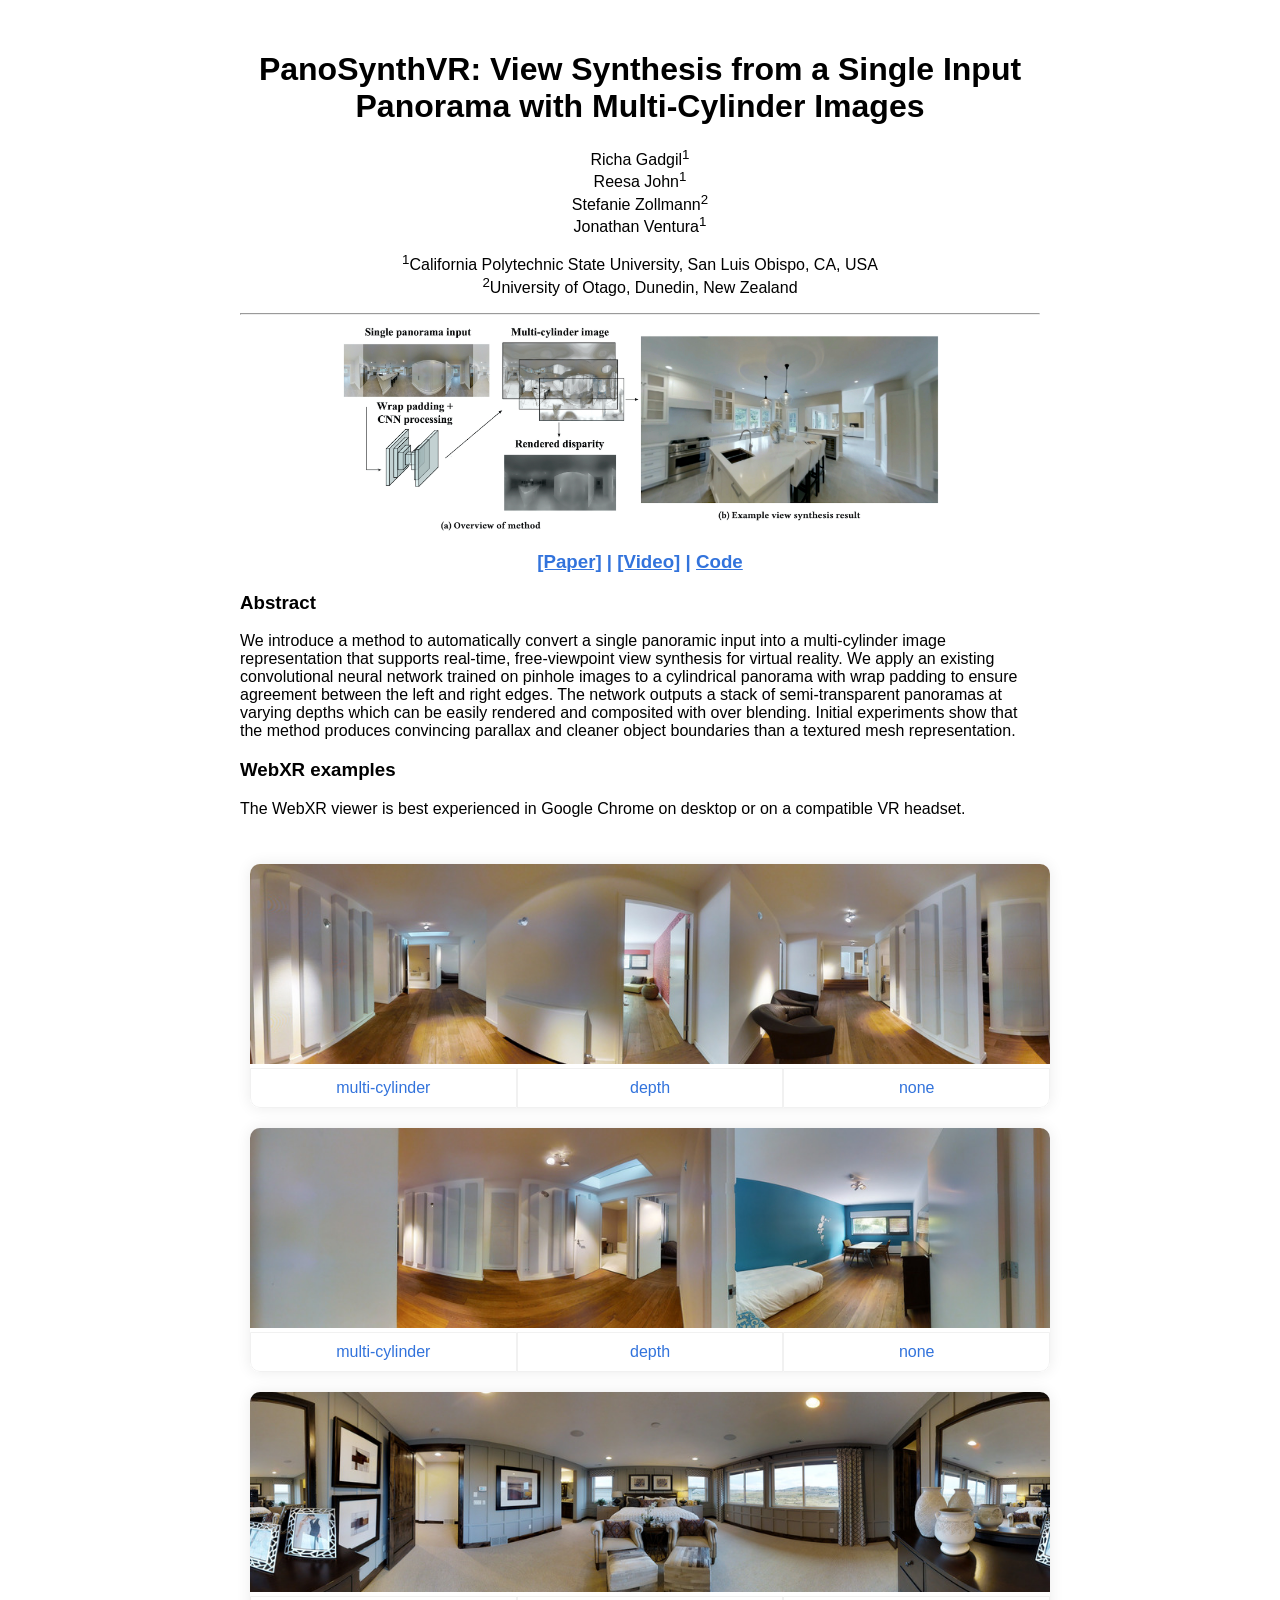
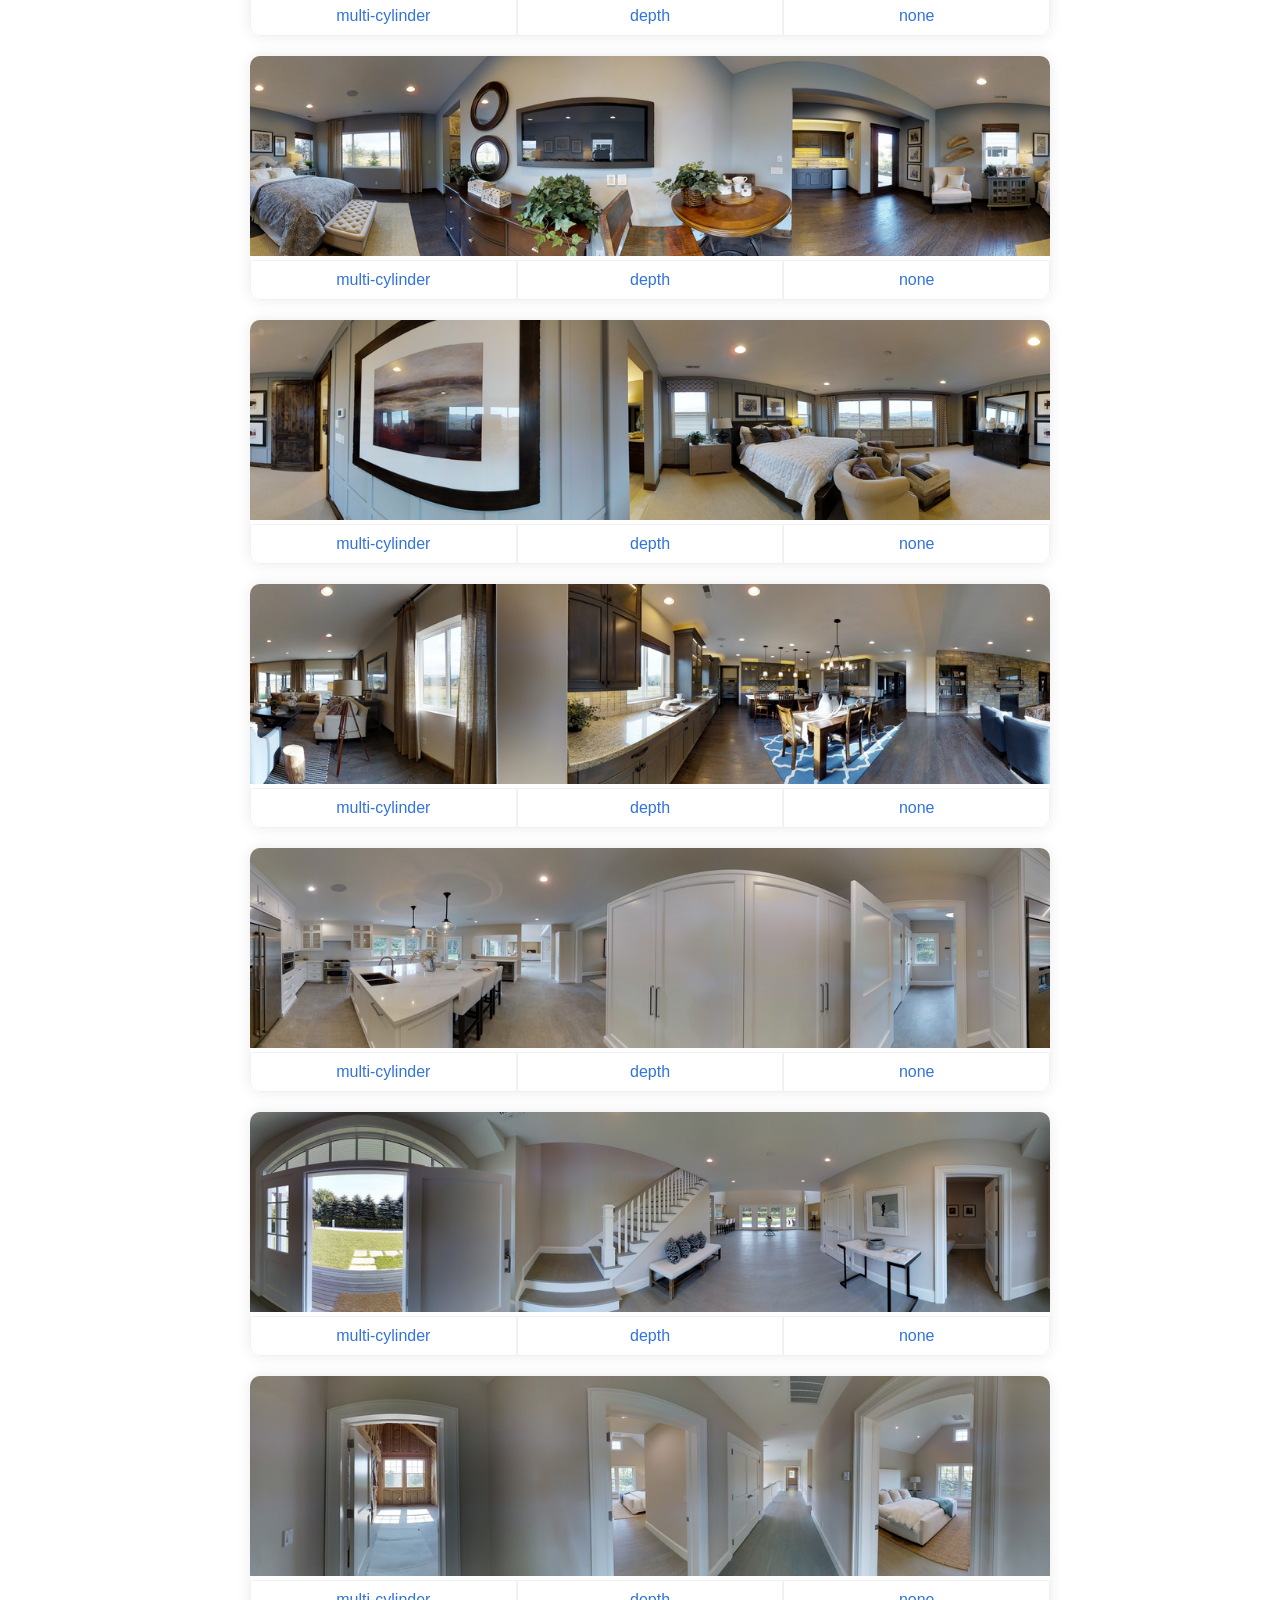
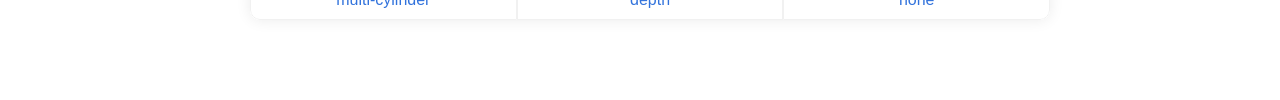
==== docs/index.html @ f228b636 "updating index.html" ====
<!DOCTYPE html>
<html>
<head>
<title>PanoSynthVR: View Synthesis from a Single Input Panorama with Multi-Cylinder Images</title>
<style>
body {
  font-family: -apple-system, 'Segoe UI', Roboto, Oxygen, Ubuntu, Cantarell, 'Open Sans', 'Helvetica Neue', sans-serif;

margin: 0 auto;
padding: 30px 20px 50px;
max-width: 800px;
}
h1 { 
text-align: center;
}
.authors {
text-align: center;
}

.links {
text-align: center;
color: #3273dc;
}
a:link {
color: #3273dc;
}

.thumbnails {
    padding: 10px;
    width: 100%;
    margin: auto;
}

.thumbnail {
    position: relative;
    width: 100%;
    box-shadow: 0 0 15px rgba(0, 0, 0, 0.082);
    margin: 20px 0;
    border-radius: 10px;
    overflow: hidden;
}

.thumbnail img {
    display: inline-block;
    width: 100%;
    height: 200px;
    object-fit: cover;
}

.button-wrapper {
    display: flex;
    background:white;

}

.button-wrapper button {
    padding: 10px 15px;
    font-size: 16px;
    font-family: inherit;
    margin:0;
    background-color: white;
    color: #3273dc;
    border: 1px solid rgb(241, 241, 241);
    width: 100%;
    cursor: pointer;

}
.button-wrapper button:nth-child(1) {
    border-bottom-left-radius: 10px;
}

.button-wrapper button:nth-child(3) {
    border-bottom-right-radius: 10px;
}



</style>
</head>
<body>
<h1>PanoSynthVR: View Synthesis from a Single Input Panorama with Multi-Cylinder Images</h1>
<p class=authors>Richa Gadgil<sup>1</sup><br>
Reesa John<sup>1</sup><br>
Stefanie Zollmann<sup>2</sup><br>
Jonathan Ventura<sup>1</sup></p>
<p class=authors>
<sup>1</sup>California Polytechnic State University, San Luis Obispo, CA, USA<br>
<sup>2</sup>University of Otago, Dunedin, New Zealand</p>
<hr>
<div style="">
    <img src="assets/representative_image_small.jpeg" style="max-width: 75%; height: auto; display: block;  margin-left: auto; margin-right: auto;">
</div>
<h3 class="links">
<a href="assets/abstract.pdf">[Paper]</a>  |
<a href="https://youtu.be/AMSUpCLFoTk">[Video]</a>  |
<a href="https://github.com/jonathanventura/PanoSynthVR">Code</a>
</h3>
<h3>Abstract</h3>
<p>We introduce a method to automatically convert a single panoramic input into a multi-cylinder image representation that supports real-time, free-viewpoint view synthesis for virtual reality.  We apply an existing convolutional neural network trained on pinhole images to a cylindrical panorama with wrap padding to ensure agreement between the left and right edges.    The network outputs a stack of semi-transparent panoramas at varying depths which can be easily rendered and composited with over blending.  Initial experiments show that the method produces convincing parallax and cleaner object boundaries than a textured mesh representation.</p>
<h3>WebXR examples</h3>
<p>The WebXR viewer is best experienced in Google Chrome on desktop or on a compatible VR headset.</p>
    <div class="thumbnails">
    </div>
    


<script>
    let selectedImage = -1;
    const thumbnails = document.querySelector(".thumbnails");
    const form = document.querySelector("form")
    for(let i = 0; i < 9; i++) {
        let img = new Image();
        let buttonWrapper = document.createElement("div")
        let dict = {'multi-cylinder':'mpi','depth':'depth','none':'plain'}
        buttonWrapper.className = "button-wrapper"
        const buttons = ["multi-cylinder", "depth", "none"].map(mode => {
            const btn = document.createElement("button")
            btn.innerText = mode;
            btn.addEventListener("click", () => {
                const destination = new URL("renderer.html", window.location)
                destination.searchParams.append("mode", dict[mode]);
                destination.searchParams.append("scene", i);
                console.log(destination.toString());
                window.open(destination.toString());
            })
            return btn;
        })
        img.src = "./assets/matterport2k/" + i + "/thumbnail.jpg";
        const wrapper = document.createElement("div")
        wrapper.className = "thumbnail"
        buttonWrapper.append(...buttons);
        wrapper.append(img, buttonWrapper);
        thumbnails.append(wrapper)
    }




</script>
</body>
</html>
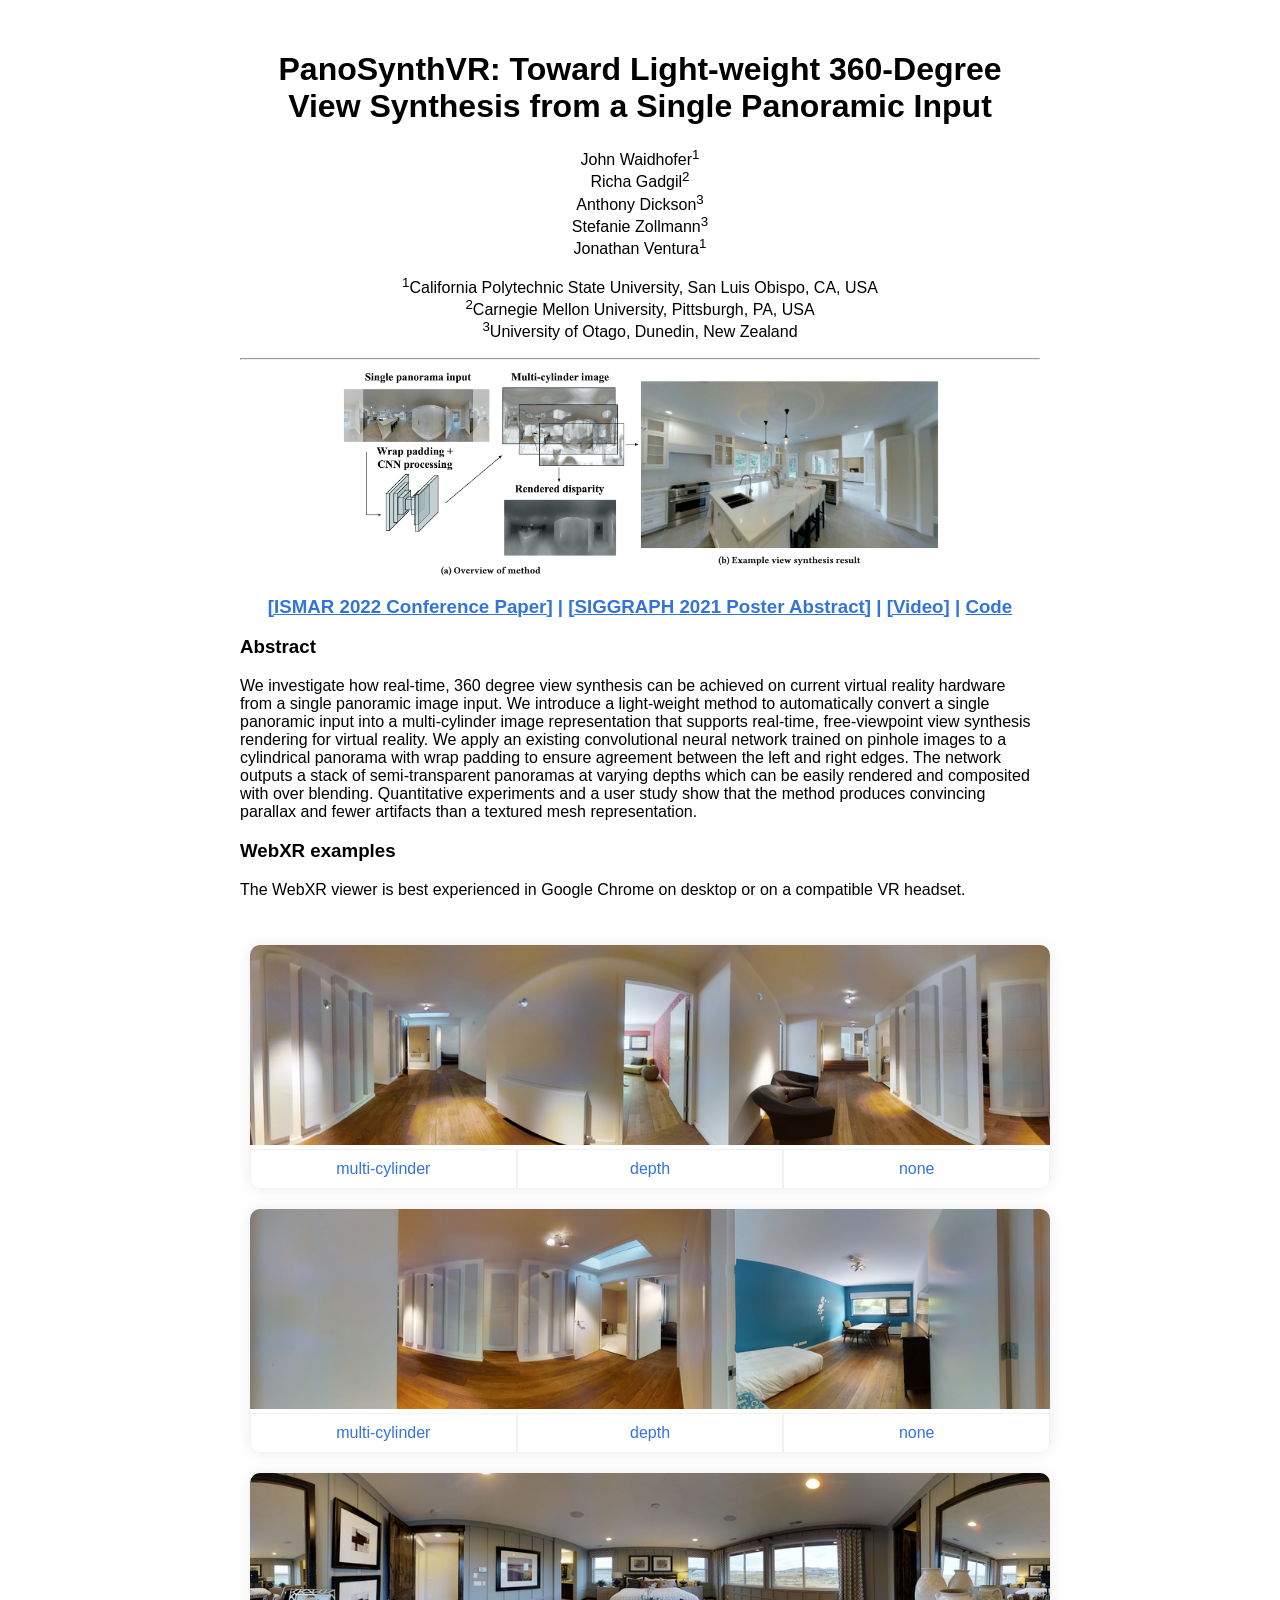
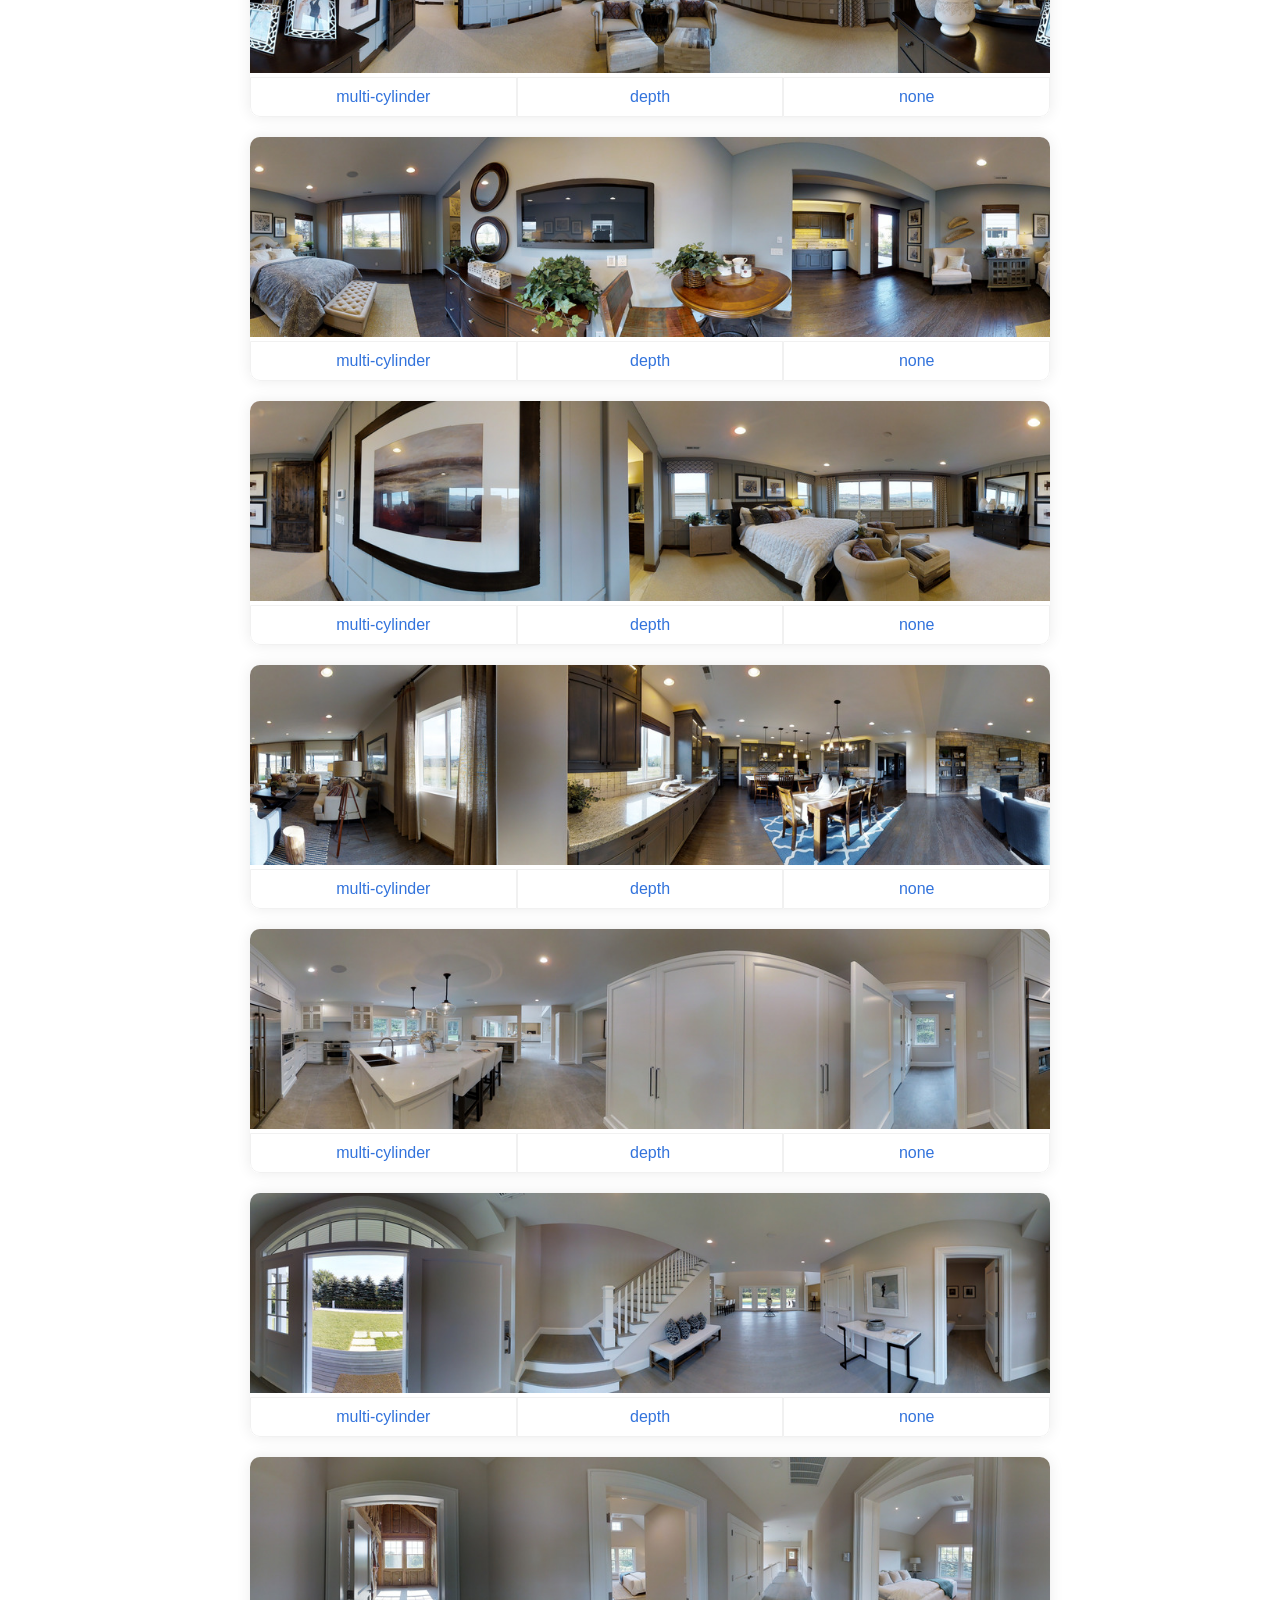
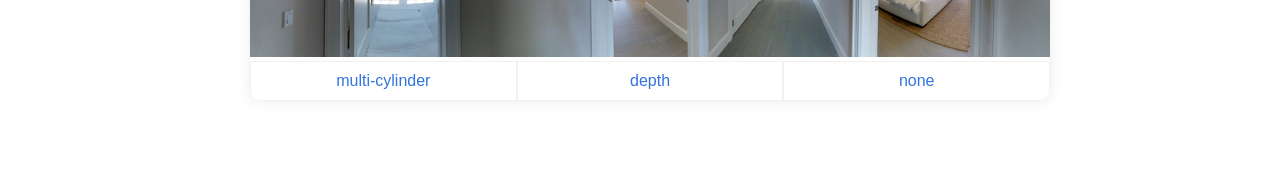
==== commit 35399d87: "updating webpage" ====
--- a/docs/index.html
+++ b/docs/index.html
@@ -1,7 +1,7 @@
 <!DOCTYPE html>
 <html>
 <head>
-<title>PanoSynthVR: View Synthesis from a Single Input Panorama with Multi-Cylinder Images</title>
+<title>PanoSynthVR: Toward Light-weight 360-Degree View Synthesis from a Single Panoramic Input</title>
 <style>
 body {
   font-family: -apple-system, 'Segoe UI', Roboto, Oxygen, Ubuntu, Cantarell, 'Open Sans', 'Helvetica Neue', sans-serif;
@@ -78,25 +78,28 @@
 </style>
 </head>
 <body>
-<h1>PanoSynthVR: View Synthesis from a Single Input Panorama with Multi-Cylinder Images</h1>
-<p class=authors>Richa Gadgil<sup>1</sup><br>
-Reesa John<sup>1</sup><br>
-Stefanie Zollmann<sup>2</sup><br>
+<h1>PanoSynthVR: Toward Light-weight 360-Degree View Synthesis from a Single Panoramic Input</h1>
+<p class=authors>John Waidhofer<sup>1</sup><br>
+Richa Gadgil<sup>2</sup><br>
+Anthony Dickson<sup>3</sup><br>
+Stefanie Zollmann<sup>3</sup><br>
 Jonathan Ventura<sup>1</sup></p>
 <p class=authors>
 <sup>1</sup>California Polytechnic State University, San Luis Obispo, CA, USA<br>
-<sup>2</sup>University of Otago, Dunedin, New Zealand</p>
+<sup>2</sup>Carnegie Mellon University, Pittsburgh, PA, USA<br>
+<sup>3</sup>University of Otago, Dunedin, New Zealand<br>
 <hr>
 <div style="">
     <img src="assets/representative_image_small.jpeg" style="max-width: 75%; height: auto; display: block;  margin-left: auto; margin-right: auto;">
 </div>
 <h3 class="links">
-<a href="assets/abstract.pdf">[Paper]</a>  |
+<a href="assets/preprint.pdf">[ISMAR 2022 Conference Paper]</a>  |
+<a href="assets/abstract.pdf">[SIGGRAPH 2021 Poster Abstract]</a>  |
 <a href="https://youtu.be/AMSUpCLFoTk">[Video]</a>  |
 <a href="https://github.com/jonathanventura/PanoSynthVR">Code</a>
 </h3>
 <h3>Abstract</h3>
-<p>We introduce a method to automatically convert a single panoramic input into a multi-cylinder image representation that supports real-time, free-viewpoint view synthesis for virtual reality.  We apply an existing convolutional neural network trained on pinhole images to a cylindrical panorama with wrap padding to ensure agreement between the left and right edges.    The network outputs a stack of semi-transparent panoramas at varying depths which can be easily rendered and composited with over blending.  Initial experiments show that the method produces convincing parallax and cleaner object boundaries than a textured mesh representation.</p>
+<p>We investigate how real-time, 360 degree view synthesis can be achieved on current virtual reality hardware from a single panoramic image input. We introduce a light-weight method to automatically convert a single panoramic input into a multi-cylinder image representation that supports real-time, free-viewpoint view synthesis rendering for virtual reality. We apply an existing convolutional neural network trained on pinhole images to a cylindrical panorama with wrap padding to ensure agreement between the left and right edges. The network outputs a stack of semi-transparent panoramas at varying depths which can be easily rendered and composited with over blending. Quantitative experiments and a user study show that the method produces convincing parallax and fewer artifacts than a textured mesh representation.</p>
 <h3>WebXR examples</h3>
 <p>The WebXR viewer is best experienced in Google Chrome on desktop or on a compatible VR headset.</p>
     <div class="thumbnails">
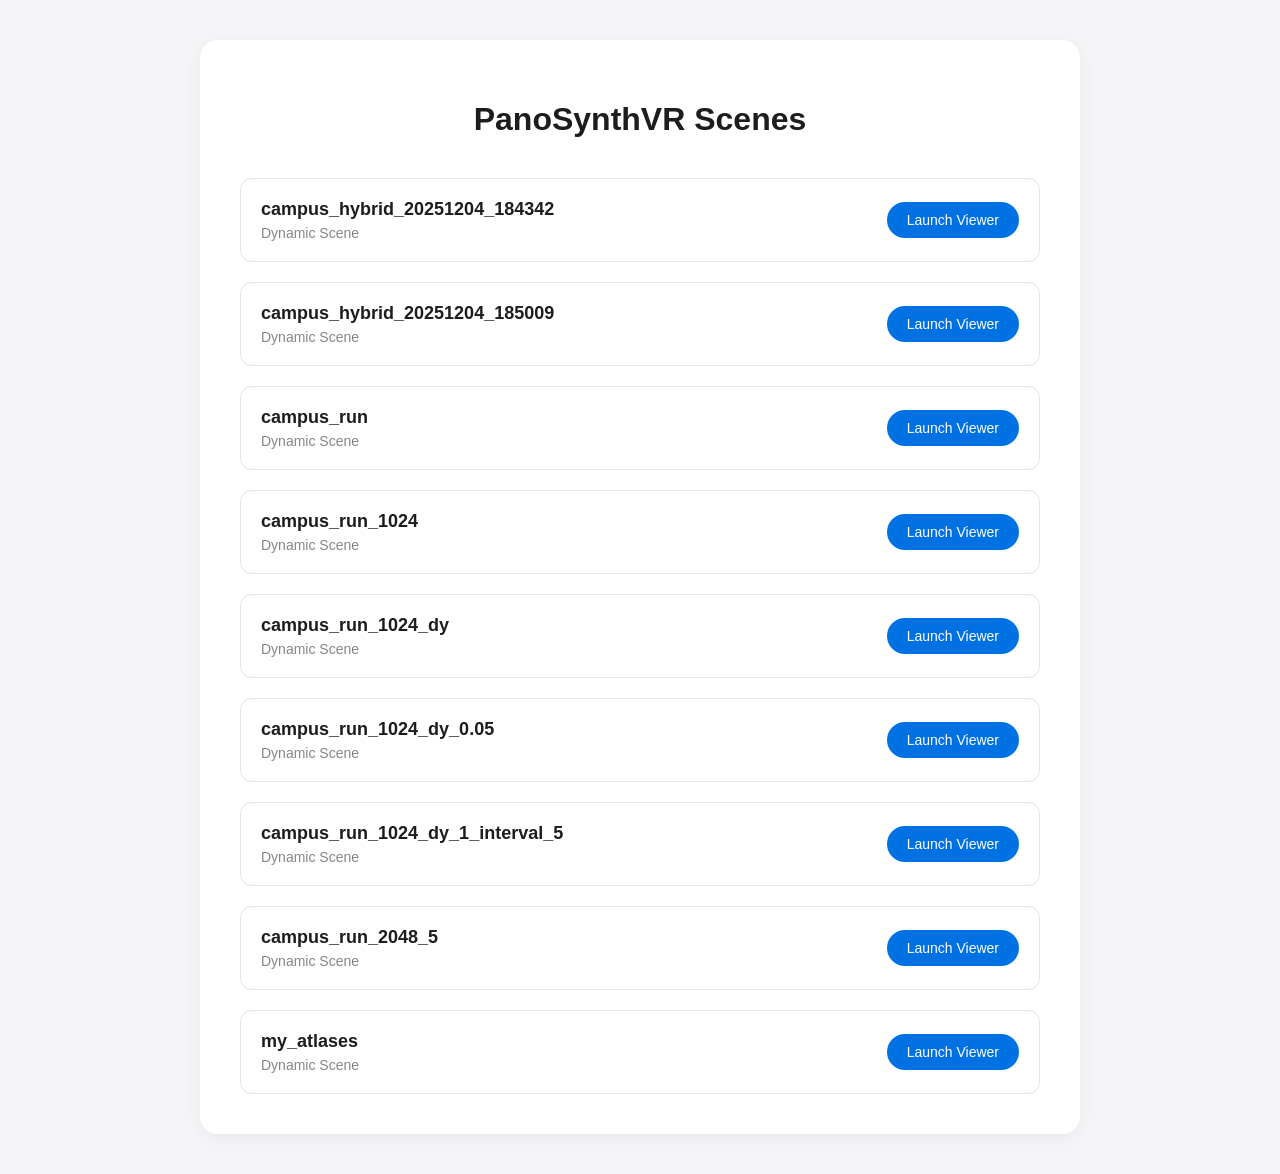
==== commit 3dfa5673: "Fix RAFT submodule" ====
--- a/docs/index.html
+++ b/docs/index.html
@@ -1,145 +1,145 @@
 <!DOCTYPE html>
-<html>
+<html lang="en">
 <head>
-<title>PanoSynthVR: Toward Light-weight 360-Degree View Synthesis from a Single Panoramic Input</title>
-<style>
-body {
-  font-family: -apple-system, 'Segoe UI', Roboto, Oxygen, Ubuntu, Cantarell, 'Open Sans', 'Helvetica Neue', sans-serif;
-
-margin: 0 auto;
-padding: 30px 20px 50px;
-max-width: 800px;
-}
-h1 { 
-text-align: center;
-}
-.authors {
-text-align: center;
-}
-
-.links {
-text-align: center;
-color: #3273dc;
-}
-a:link {
-color: #3273dc;
-}
-
-.thumbnails {
-    padding: 10px;
-    width: 100%;
-    margin: auto;
-}
-
-.thumbnail {
-    position: relative;
-    width: 100%;
-    box-shadow: 0 0 15px rgba(0, 0, 0, 0.082);
-    margin: 20px 0;
-    border-radius: 10px;
-    overflow: hidden;
-}
-
-.thumbnail img {
-    display: inline-block;
-    width: 100%;
-    height: 200px;
-    object-fit: cover;
-}
-
-.button-wrapper {
-    display: flex;
-    background:white;
-
-}
-
-.button-wrapper button {
-    padding: 10px 15px;
-    font-size: 16px;
-    font-family: inherit;
-    margin:0;
-    background-color: white;
-    color: #3273dc;
-    border: 1px solid rgb(241, 241, 241);
-    width: 100%;
-    cursor: pointer;
-
-}
-.button-wrapper button:nth-child(1) {
-    border-bottom-left-radius: 10px;
-}
-
-.button-wrapper button:nth-child(3) {
-    border-bottom-right-radius: 10px;
-}
-
-
-
-</style>
+    <meta charset="UTF-8">
+    <meta name="viewport" content="width=device-width, initial-scale=1.0">
+    <title>PanoSynthVR Scene Launcher</title>
+    <style>
+        body {
+            font-family: -apple-system, BlinkMacSystemFont, "Segoe UI", Roboto, Helvetica, Arial, sans-serif;
+            background-color: #f5f5f7;
+            color: #1d1d1f;
+            margin: 0;
+            padding: 40px;
+        }
+        .container {
+            max-width: 800px;
+            margin: 0 auto;
+            background: white;
+            padding: 40px;
+            border-radius: 18px;
+            box-shadow: 0 4px 20px rgba(0,0,0,0.05);
+        }
+        h1 {
+            text-align: center;
+            font-weight: 700;
+            margin-bottom: 40px;
+        }
+        .scene-list {
+            display: grid;
+            gap: 20px;
+        }
+        .scene-card {
+            border: 1px solid #e5e5e5;
+            border-radius: 12px;
+            padding: 20px;
+            transition: all 0.2s ease;
+            display: flex;
+            justify-content: space-between;
+            align-items: center;
+        }
+        .scene-card:hover {
+            border-color: #0071e3;
+            box-shadow: 0 4px 12px rgba(0,113,227,0.1);
+            transform: translateY(-2px);
+        }
+        .scene-info h3 {
+            margin: 0 0 5px 0;
+            font-size: 18px;
+        }
+        .scene-info p {
+            margin: 0;
+            color: #86868b;
+            font-size: 14px;
+        }
+        .launch-btn {
+            background-color: #0071e3;
+            color: white;
+            text-decoration: none;
+            padding: 10px 20px;
+            border-radius: 20px;
+            font-weight: 500;
+            font-size: 14px;
+            transition: background-color 0.2s;
+        }
+        .launch-btn:hover {
+            background-color: #0077ed;
+        }
+        .empty-state {
+            text-align: center;
+            color: #86868b;
+            padding: 40px;
+        }
+    </style>
 </head>
 <body>
-<h1>PanoSynthVR: Toward Light-weight 360-Degree View Synthesis from a Single Panoramic Input</h1>
-<p class=authors>John Waidhofer<sup>1</sup><br>
-Richa Gadgil<sup>2</sup><br>
-Anthony Dickson<sup>3</sup><br>
-Stefanie Zollmann<sup>3</sup><br>
-Jonathan Ventura<sup>1</sup></p>
-<p class=authors>
-<sup>1</sup>California Polytechnic State University, San Luis Obispo, CA, USA<br>
-<sup>2</sup>Carnegie Mellon University, Pittsburgh, PA, USA<br>
-<sup>3</sup>University of Otago, Dunedin, New Zealand<br>
-<hr>
-<div style="">
-    <img src="assets/representative_image_small.jpeg" style="max-width: 75%; height: auto; display: block;  margin-left: auto; margin-right: auto;">
-</div>
-<h3 class="links">
-<a href="assets/preprint.pdf">[ISMAR 2022 Conference Paper]</a>  |
-<a href="assets/abstract.pdf">[SIGGRAPH 2021 Poster Abstract]</a>  |
-<a href="https://youtu.be/AMSUpCLFoTk">[Video]</a>  |
-<a href="https://github.com/jonathanventura/PanoSynthVR">Code</a>
-</h3>
-<h3>Abstract</h3>
-<p>We investigate how real-time, 360 degree view synthesis can be achieved on current virtual reality hardware from a single panoramic image input. We introduce a light-weight method to automatically convert a single panoramic input into a multi-cylinder image representation that supports real-time, free-viewpoint view synthesis rendering for virtual reality. We apply an existing convolutional neural network trained on pinhole images to a cylindrical panorama with wrap padding to ensure agreement between the left and right edges. The network outputs a stack of semi-transparent panoramas at varying depths which can be easily rendered and composited with over blending. Quantitative experiments and a user study show that the method produces convincing parallax and fewer artifacts than a textured mesh representation.</p>
-<h3>WebXR examples</h3>
-<p>The WebXR viewer is best experienced in Google Chrome on desktop or on a compatible VR headset.</p>
-    <div class="thumbnails">
+    <div class="container">
+        <h1>PanoSynthVR Scenes</h1>
+        <div class="scene-list">
+            <div class="scene-card">
+                <div class="scene-info">
+                    <h3>campus_hybrid_20251204_184342</h3>
+                    <p>Dynamic Scene</p>
+                </div>
+                <a href="atlas_sequence_viewer.html?scene=campus_hybrid_20251204_184342&manifest=frames_manifest.json&foreground_manifest=foreground_manifest.json&bg_static=true" class="launch-btn" target="_blank">Launch Viewer</a>
+            </div>
+            <div class="scene-card">
+                <div class="scene-info">
+                    <h3>campus_hybrid_20251204_185009</h3>
+                    <p>Dynamic Scene</p>
+                </div>
+                <a href="atlas_sequence_viewer.html?scene=campus_hybrid_20251204_185009&manifest=frames_manifest.json&foreground_manifest=foreground_manifest.json&bg_static=true" class="launch-btn" target="_blank">Launch Viewer</a>
+            </div>
+            <div class="scene-card">
+                <div class="scene-info">
+                    <h3>campus_run</h3>
+                    <p>Dynamic Scene</p>
+                </div>
+                <a href="atlas_sequence_viewer.html?scene=campus_run&manifest=frames_manifest.json&foreground_manifest=foreground_manifest.json&bg_static=true" class="launch-btn" target="_blank">Launch Viewer</a>
+            </div>
+            <div class="scene-card">
+                <div class="scene-info">
+                    <h3>campus_run_1024</h3>
+                    <p>Dynamic Scene</p>
+                </div>
+                <a href="atlas_sequence_viewer.html?scene=campus_run_1024&manifest=frames_manifest.json&foreground_manifest=foreground_manifest.json&bg_static=true" class="launch-btn" target="_blank">Launch Viewer</a>
+            </div>
+            <div class="scene-card">
+                <div class="scene-info">
+                    <h3>campus_run_1024_dy</h3>
+                    <p>Dynamic Scene</p>
+                </div>
+                <a href="atlas_sequence_viewer.html?scene=campus_run_1024_dy&manifest=frames_manifest.json&foreground_manifest=foreground_manifest.json&bg_static=true" class="launch-btn" target="_blank">Launch Viewer</a>
+            </div>
+            <div class="scene-card">
+                <div class="scene-info">
+                    <h3>campus_run_1024_dy_0.05</h3>
+                    <p>Dynamic Scene</p>
+                </div>
+                <a href="atlas_sequence_viewer.html?scene=campus_run_1024_dy_0.05&manifest=frames_manifest.json&foreground_manifest=foreground_manifest.json&bg_static=true" class="launch-btn" target="_blank">Launch Viewer</a>
+            </div>
+            <div class="scene-card">
+                <div class="scene-info">
+                    <h3>campus_run_1024_dy_1_interval_5</h3>
+                    <p>Dynamic Scene</p>
+                </div>
+                <a href="atlas_sequence_viewer.html?scene=campus_run_1024_dy_1_interval_5&manifest=frames_manifest.json&foreground_manifest=foreground_manifest.json&bg_static=true" class="launch-btn" target="_blank">Launch Viewer</a>
+            </div>
+            <div class="scene-card">
+                <div class="scene-info">
+                    <h3>campus_run_2048_5</h3>
+                    <p>Dynamic Scene</p>
+                </div>
+                <a href="atlas_sequence_viewer.html?scene=campus_run_2048_5&manifest=frames_manifest.json&foreground_manifest=foreground_manifest.json&bg_static=true" class="launch-btn" target="_blank">Launch Viewer</a>
+            </div>
+            <div class="scene-card">
+                <div class="scene-info">
+                    <h3>my_atlases</h3>
+                    <p>Dynamic Scene</p>
+                </div>
+                <a href="atlas_sequence_viewer.html?scene=my_atlases&manifest=frames_manifest.json&foreground_manifest=foreground_manifest.json&bg_static=true" class="launch-btn" target="_blank">Launch Viewer</a>
+            </div>
+        </div>
     </div>
-    
-
-
-<script>
-    let selectedImage = -1;
-    const thumbnails = document.querySelector(".thumbnails");
-    const form = document.querySelector("form")
-    for(let i = 0; i < 9; i++) {
-        let img = new Image();
-        let buttonWrapper = document.createElement("div")
-        let dict = {'multi-cylinder':'mpi','depth':'depth','none':'plain'}
-        buttonWrapper.className = "button-wrapper"
-        const buttons = ["multi-cylinder", "depth", "none"].map(mode => {
-            const btn = document.createElement("button")
-            btn.innerText = mode;
-            btn.addEventListener("click", () => {
-                const destination = new URL("renderer.html", window.location)
-                destination.searchParams.append("mode", dict[mode]);
-                destination.searchParams.append("scene", i);
-                console.log(destination.toString());
-                window.open(destination.toString());
-            })
-            return btn;
-        })
-        img.src = "./assets/matterport2k/" + i + "/thumbnail.jpg";
-        const wrapper = document.createElement("div")
-        wrapper.className = "thumbnail"
-        buttonWrapper.append(...buttons);
-        wrapper.append(img, buttonWrapper);
-        thumbnails.append(wrapper)
-    }
-
-
-
-
-</script>
 </body>
-</html>
-
+</html>
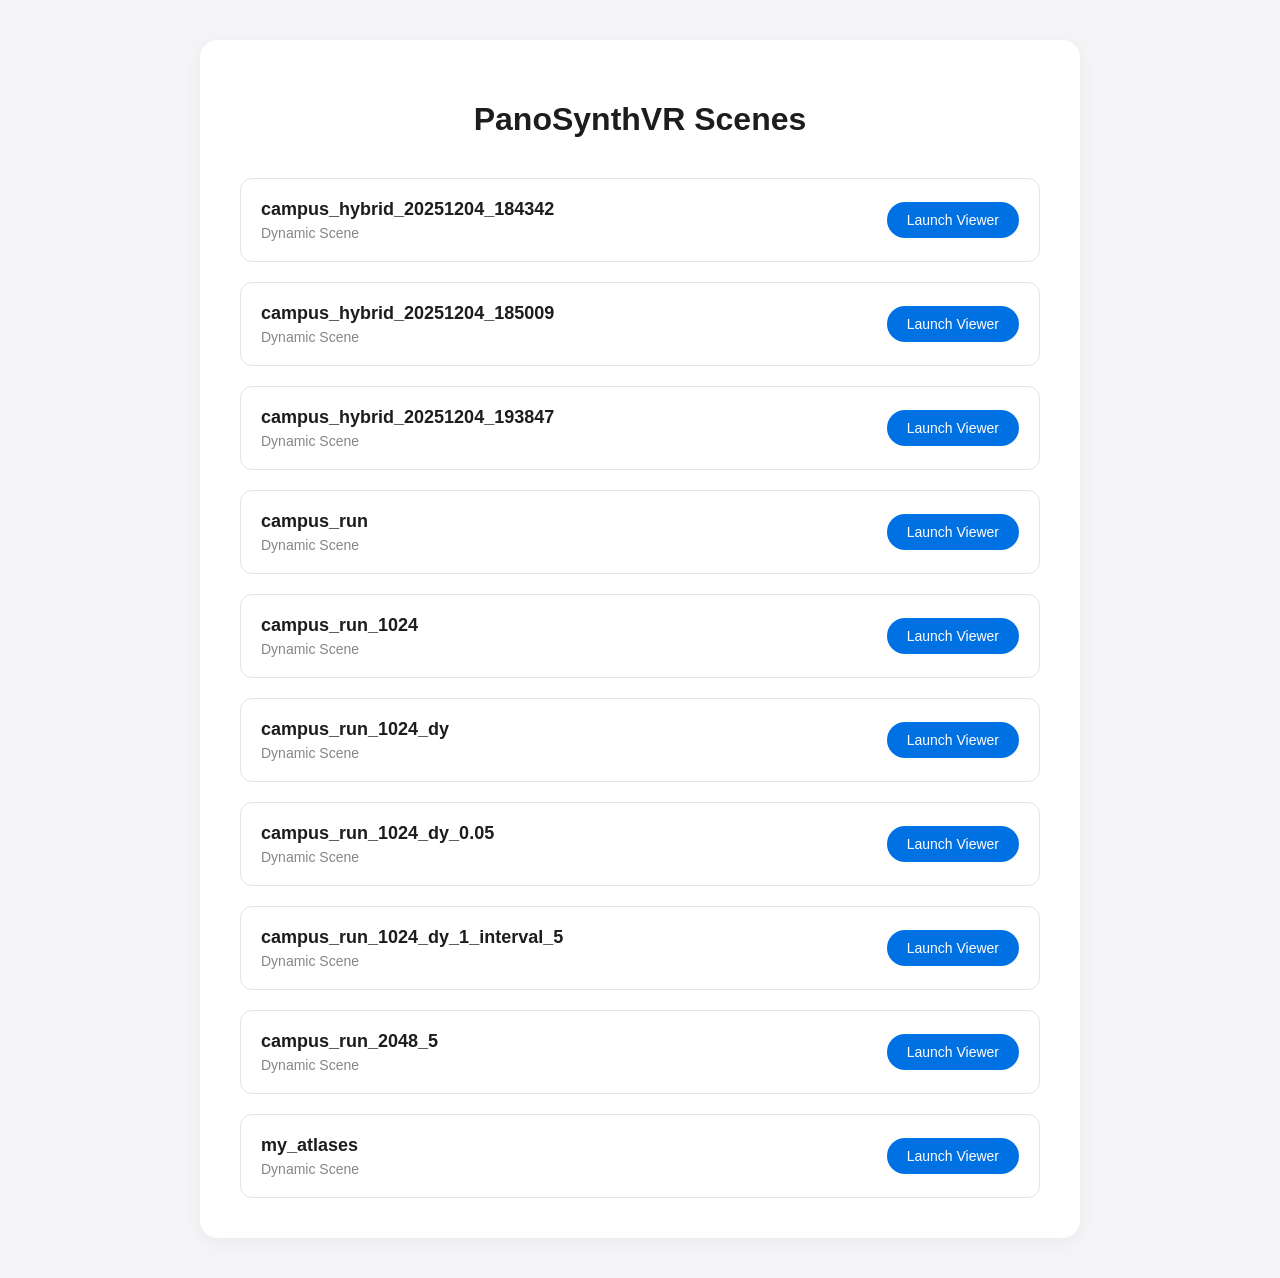
==== commit d8181682: "update" ====
--- a/docs/index.html
+++ b/docs/index.html
@@ -92,6 +92,13 @@
             </div>
             <div class="scene-card">
                 <div class="scene-info">
+                    <h3>campus_hybrid_20251204_193847</h3>
+                    <p>Dynamic Scene</p>
+                </div>
+                <a href="atlas_sequence_viewer.html?scene=campus_hybrid_20251204_193847&manifest=frames_manifest.json&foreground_manifest=foreground_manifest.json&bg_static=true" class="launch-btn" target="_blank">Launch Viewer</a>
+            </div>
+            <div class="scene-card">
+                <div class="scene-info">
                     <h3>campus_run</h3>
                     <p>Dynamic Scene</p>
                 </div>
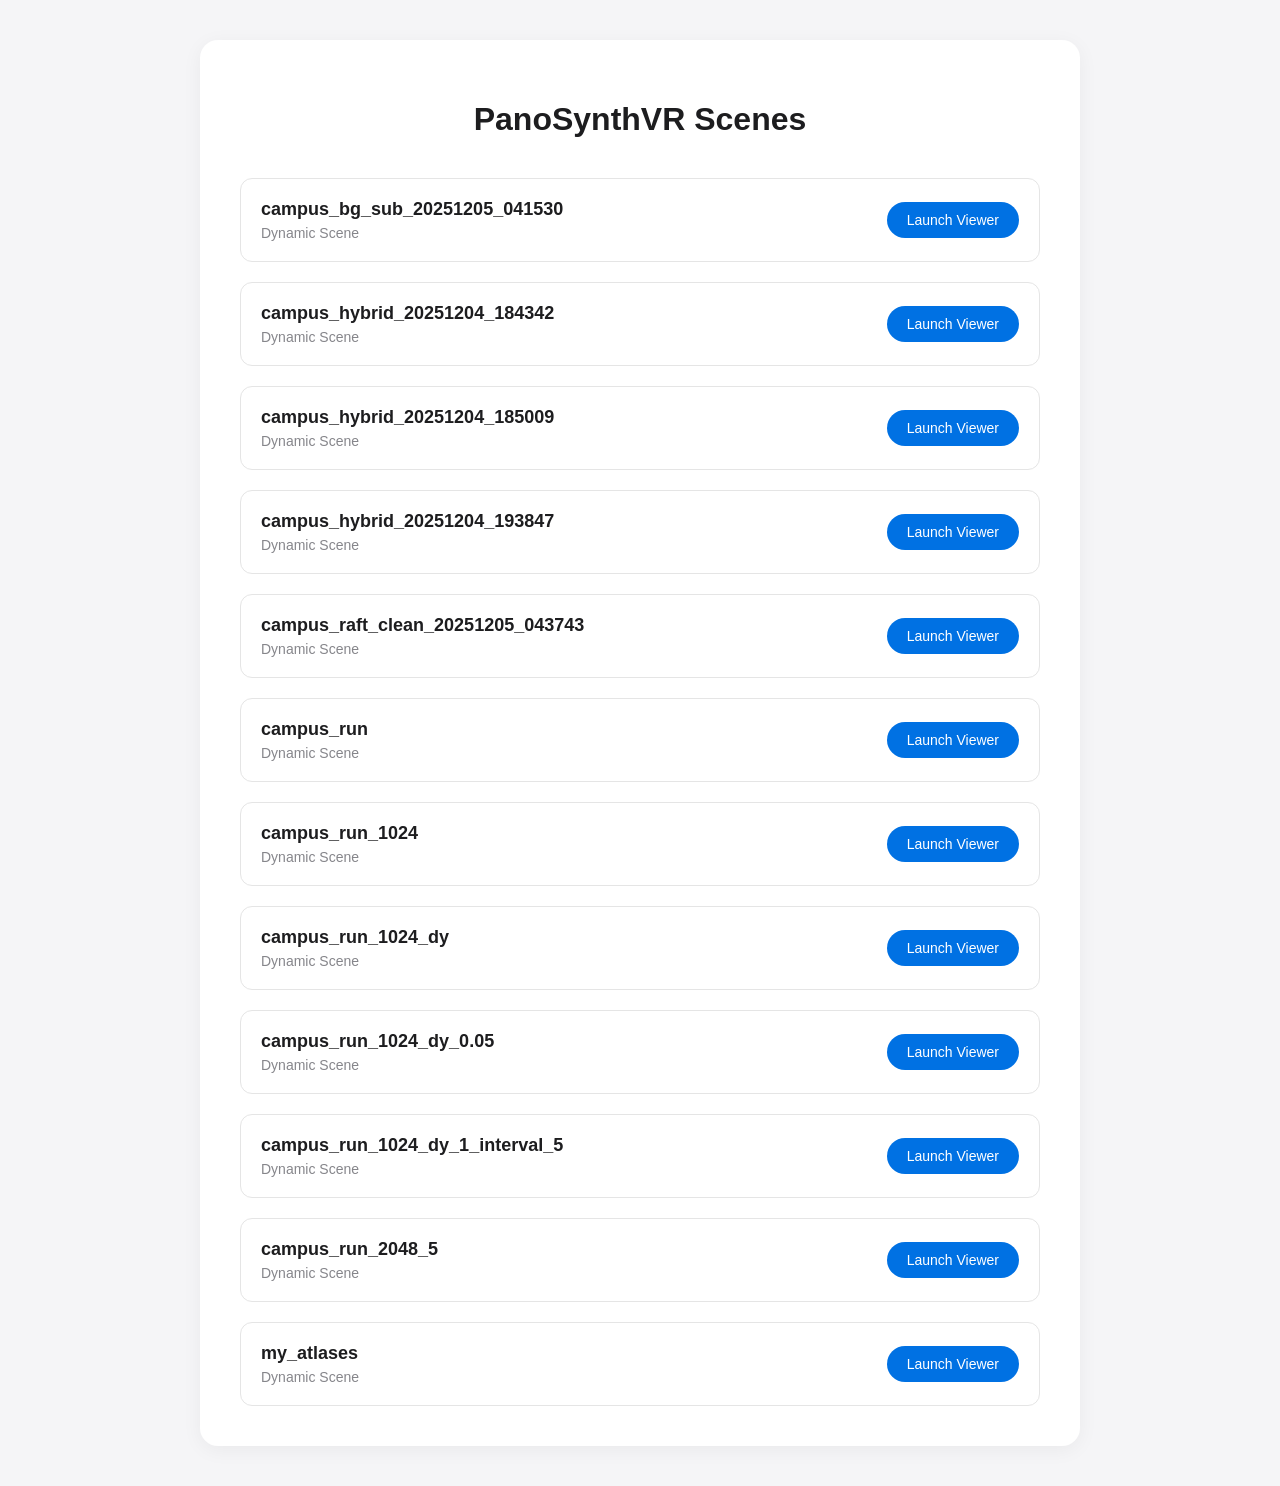
==== commit 94e5ab9a: "base line" ====
--- a/docs/index.html
+++ b/docs/index.html
@@ -78,6 +78,13 @@
         <div class="scene-list">
             <div class="scene-card">
                 <div class="scene-info">
+                    <h3>campus_bg_sub_20251205_041530</h3>
+                    <p>Dynamic Scene</p>
+                </div>
+                <a href="atlas_sequence_viewer.html?scene=campus_bg_sub_20251205_041530&manifest=frames_manifest.json&foreground_manifest=foreground_manifest.json&bg_static=true" class="launch-btn" target="_blank">Launch Viewer</a>
+            </div>
+            <div class="scene-card">
+                <div class="scene-info">
                     <h3>campus_hybrid_20251204_184342</h3>
                     <p>Dynamic Scene</p>
                 </div>
@@ -96,6 +103,13 @@
                     <p>Dynamic Scene</p>
                 </div>
                 <a href="atlas_sequence_viewer.html?scene=campus_hybrid_20251204_193847&manifest=frames_manifest.json&foreground_manifest=foreground_manifest.json&bg_static=true" class="launch-btn" target="_blank">Launch Viewer</a>
+            </div>
+            <div class="scene-card">
+                <div class="scene-info">
+                    <h3>campus_raft_clean_20251205_043743</h3>
+                    <p>Dynamic Scene</p>
+                </div>
+                <a href="atlas_sequence_viewer.html?scene=campus_raft_clean_20251205_043743&manifest=frames_manifest.json&foreground_manifest=foreground_manifest.json&bg_static=true" class="launch-btn" target="_blank">Launch Viewer</a>
             </div>
             <div class="scene-card">
                 <div class="scene-info">
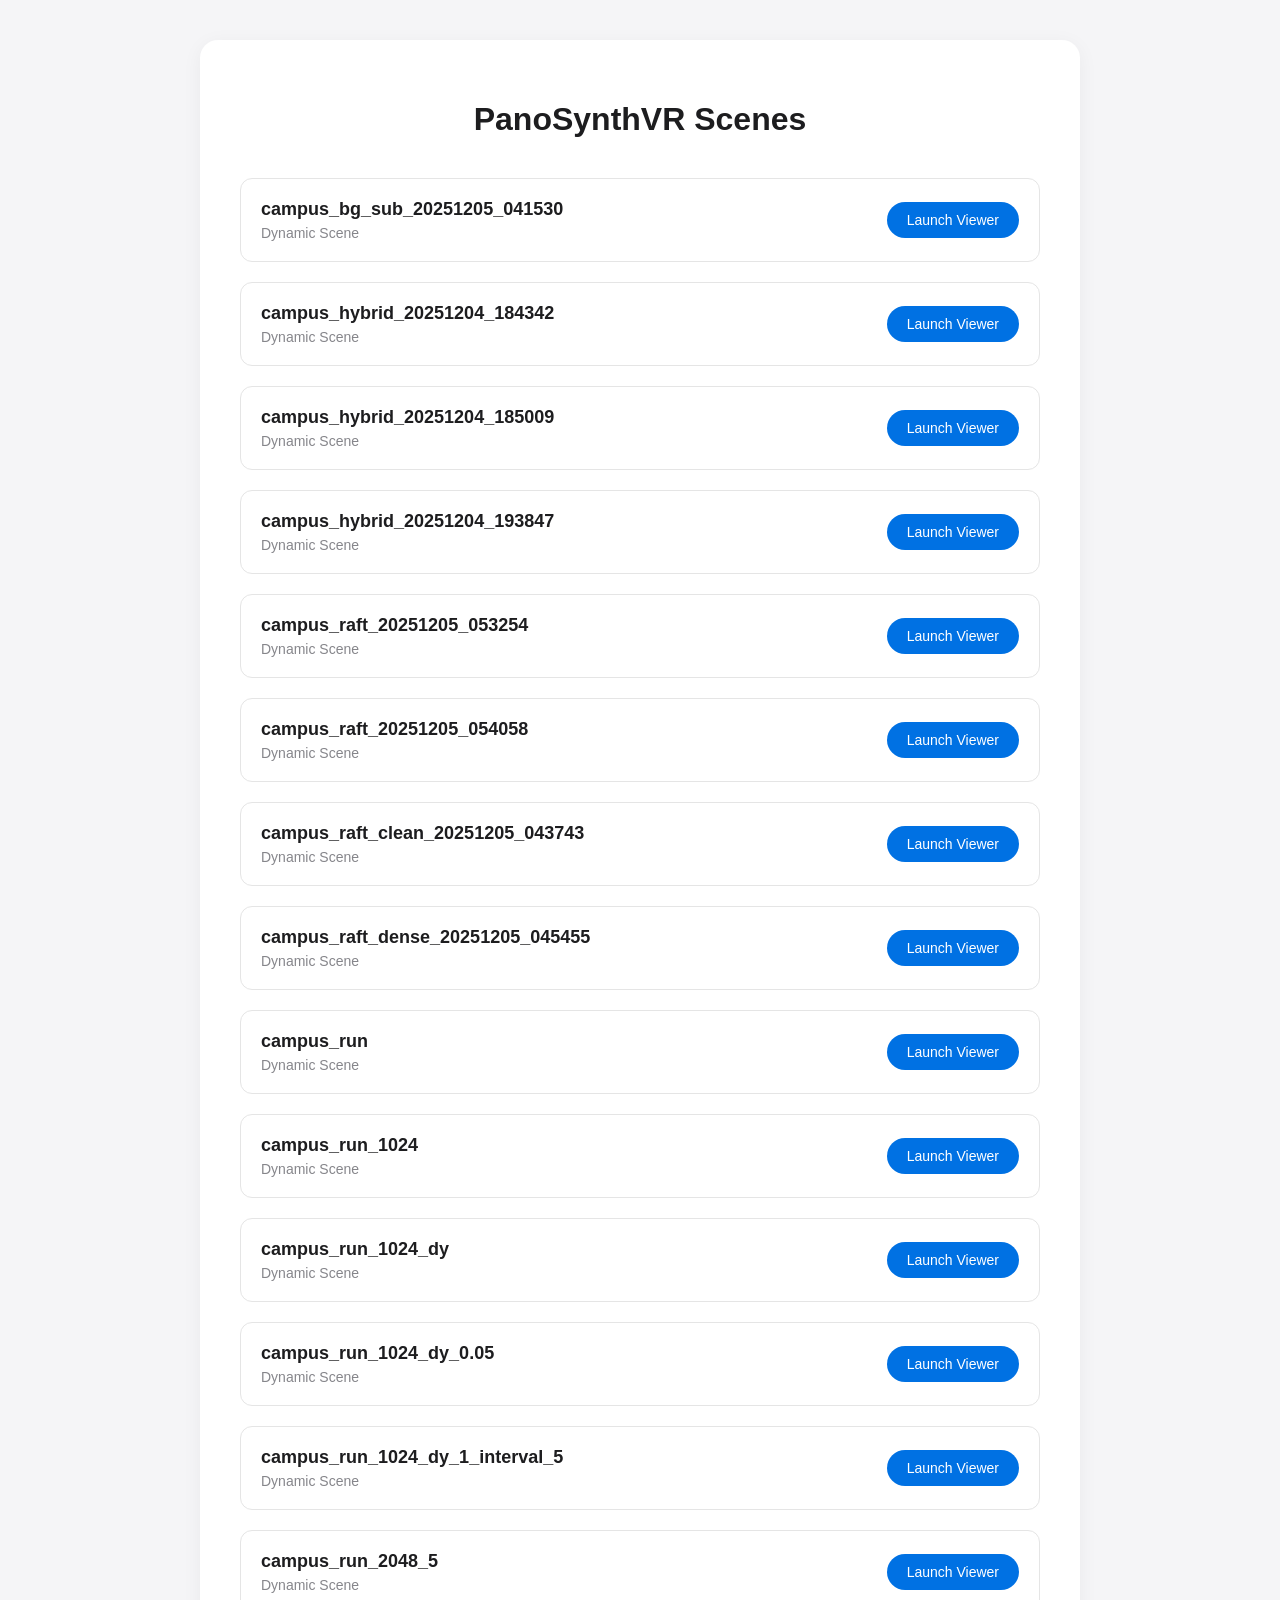
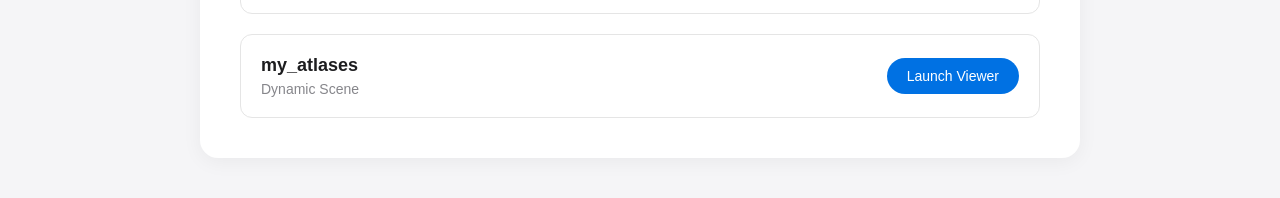
==== commit 53b5bdd7: "init dual mpi" ====
--- a/docs/index.html
+++ b/docs/index.html
@@ -106,10 +106,31 @@
             </div>
             <div class="scene-card">
                 <div class="scene-info">
+                    <h3>campus_raft_20251205_053254</h3>
+                    <p>Dynamic Scene</p>
+                </div>
+                <a href="atlas_sequence_viewer.html?scene=campus_raft_20251205_053254&manifest=frames_manifest.json&foreground_manifest=foreground_manifest.json&bg_static=true" class="launch-btn" target="_blank">Launch Viewer</a>
+            </div>
+            <div class="scene-card">
+                <div class="scene-info">
+                    <h3>campus_raft_20251205_054058</h3>
+                    <p>Dynamic Scene</p>
+                </div>
+                <a href="atlas_sequence_viewer.html?scene=campus_raft_20251205_054058&manifest=frames_manifest.json&foreground_manifest=foreground_manifest.json&bg_static=true" class="launch-btn" target="_blank">Launch Viewer</a>
+            </div>
+            <div class="scene-card">
+                <div class="scene-info">
                     <h3>campus_raft_clean_20251205_043743</h3>
                     <p>Dynamic Scene</p>
                 </div>
                 <a href="atlas_sequence_viewer.html?scene=campus_raft_clean_20251205_043743&manifest=frames_manifest.json&foreground_manifest=foreground_manifest.json&bg_static=true" class="launch-btn" target="_blank">Launch Viewer</a>
+            </div>
+            <div class="scene-card">
+                <div class="scene-info">
+                    <h3>campus_raft_dense_20251205_045455</h3>
+                    <p>Dynamic Scene</p>
+                </div>
+                <a href="atlas_sequence_viewer.html?scene=campus_raft_dense_20251205_045455&manifest=frames_manifest.json&foreground_manifest=foreground_manifest.json&bg_static=true" class="launch-btn" target="_blank">Launch Viewer</a>
             </div>
             <div class="scene-card">
                 <div class="scene-info">
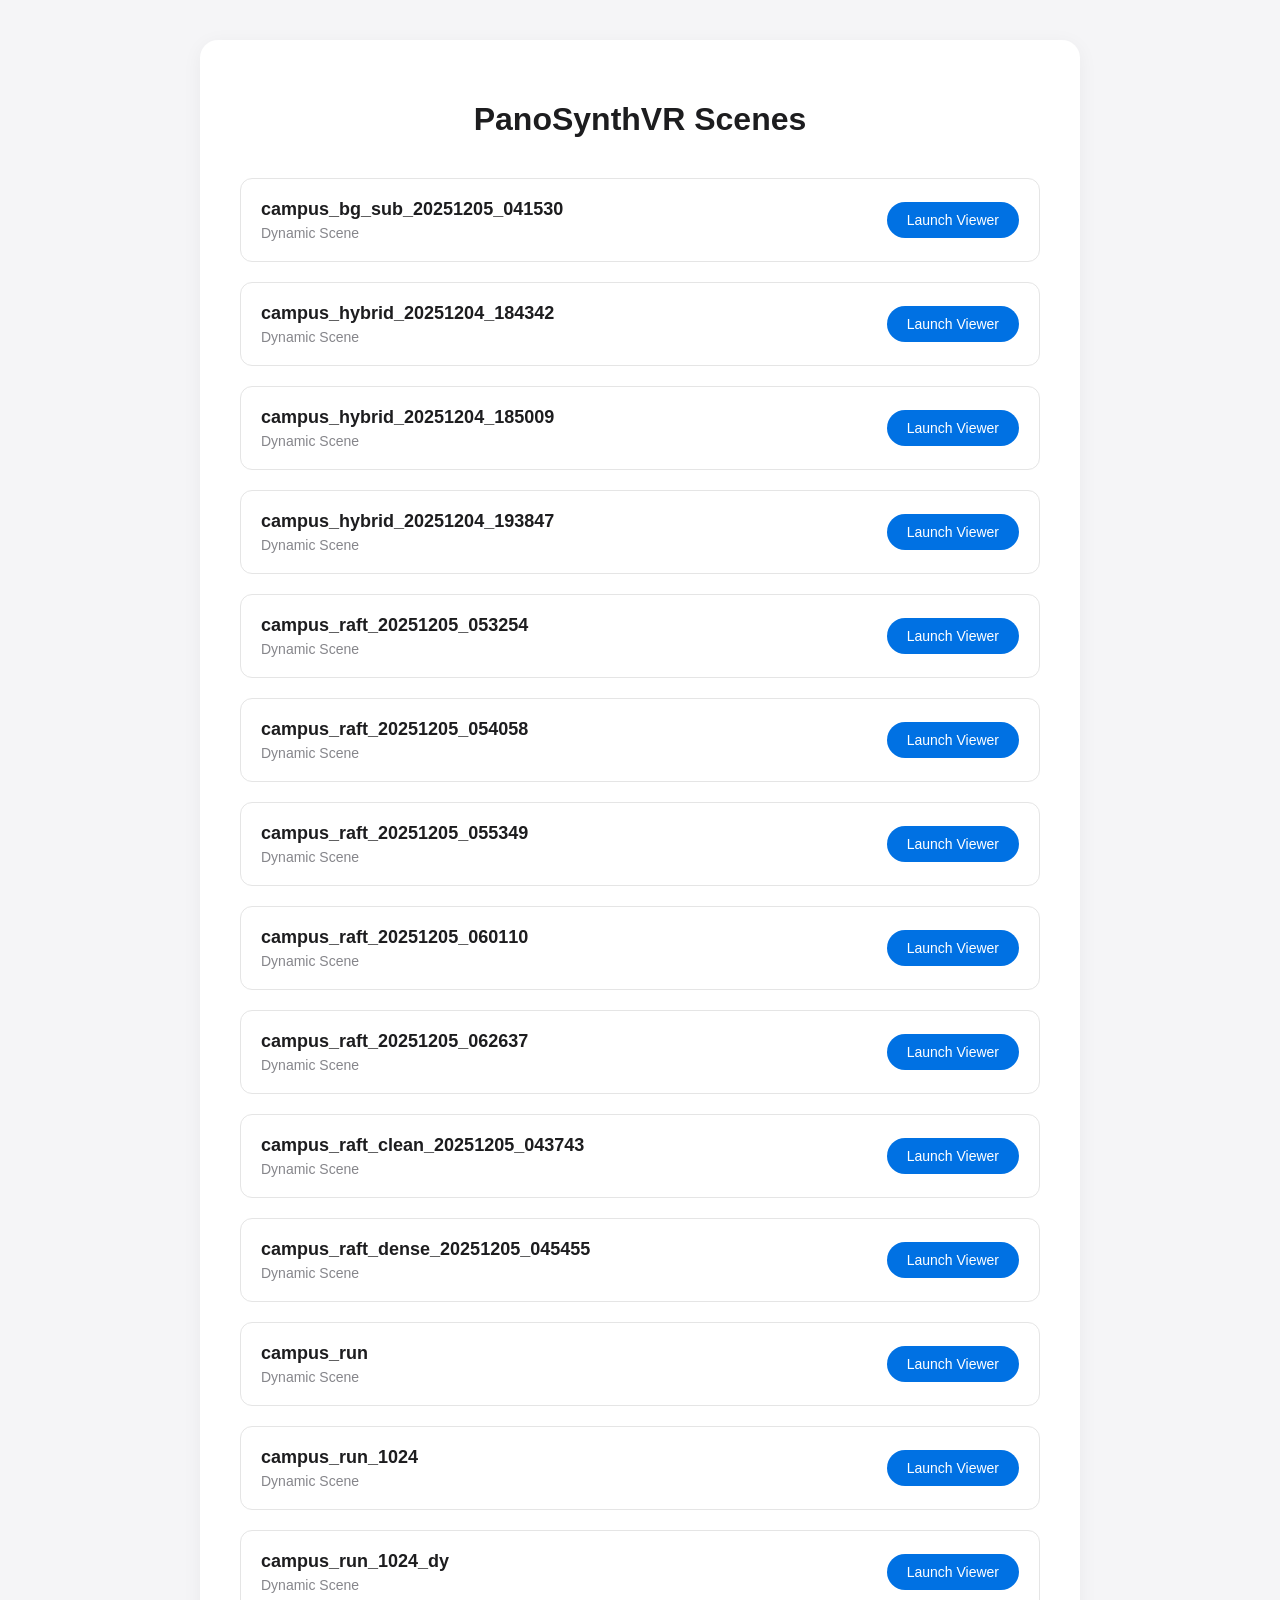
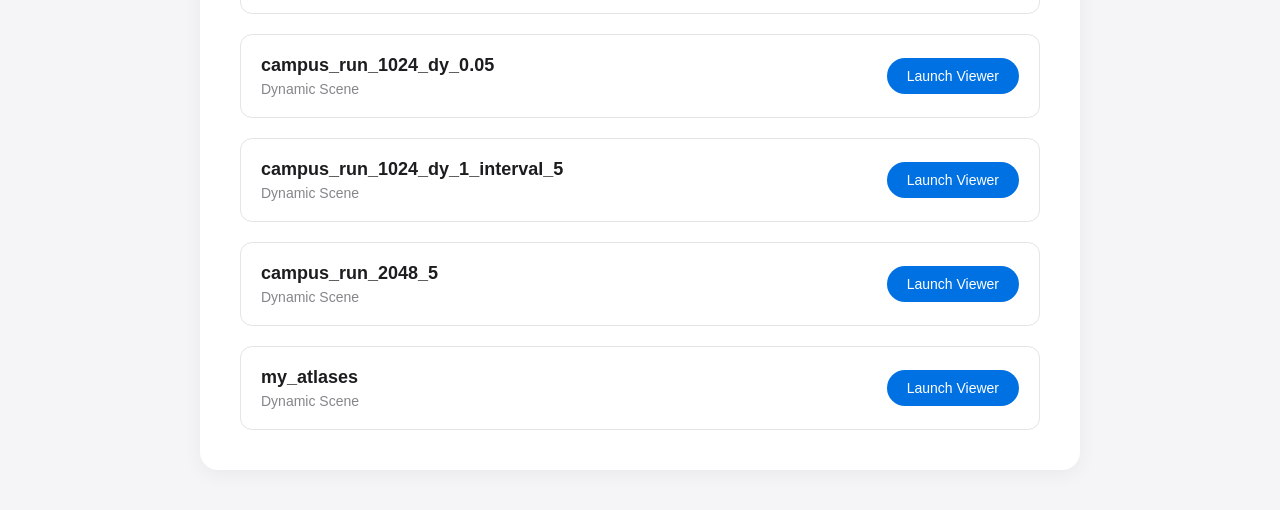
==== commit fb3b6ceb: "update dual mpi" ====
--- a/docs/index.html
+++ b/docs/index.html
@@ -120,6 +120,27 @@
             </div>
             <div class="scene-card">
                 <div class="scene-info">
+                    <h3>campus_raft_20251205_055349</h3>
+                    <p>Dynamic Scene</p>
+                </div>
+                <a href="atlas_sequence_viewer.html?scene=campus_raft_20251205_055349&manifest=frames_manifest.json&foreground_manifest=foreground_manifest.json&bg_static=true" class="launch-btn" target="_blank">Launch Viewer</a>
+            </div>
+            <div class="scene-card">
+                <div class="scene-info">
+                    <h3>campus_raft_20251205_060110</h3>
+                    <p>Dynamic Scene</p>
+                </div>
+                <a href="atlas_sequence_viewer.html?scene=campus_raft_20251205_060110&manifest=frames_manifest.json&foreground_manifest=foreground_manifest.json&bg_static=true" class="launch-btn" target="_blank">Launch Viewer</a>
+            </div>
+            <div class="scene-card">
+                <div class="scene-info">
+                    <h3>campus_raft_20251205_062637</h3>
+                    <p>Dynamic Scene</p>
+                </div>
+                <a href="atlas_sequence_viewer.html?scene=campus_raft_20251205_062637&manifest=frames_manifest.json&foreground_manifest=foreground_manifest.json&bg_static=true" class="launch-btn" target="_blank">Launch Viewer</a>
+            </div>
+            <div class="scene-card">
+                <div class="scene-info">
                     <h3>campus_raft_clean_20251205_043743</h3>
                     <p>Dynamic Scene</p>
                 </div>
